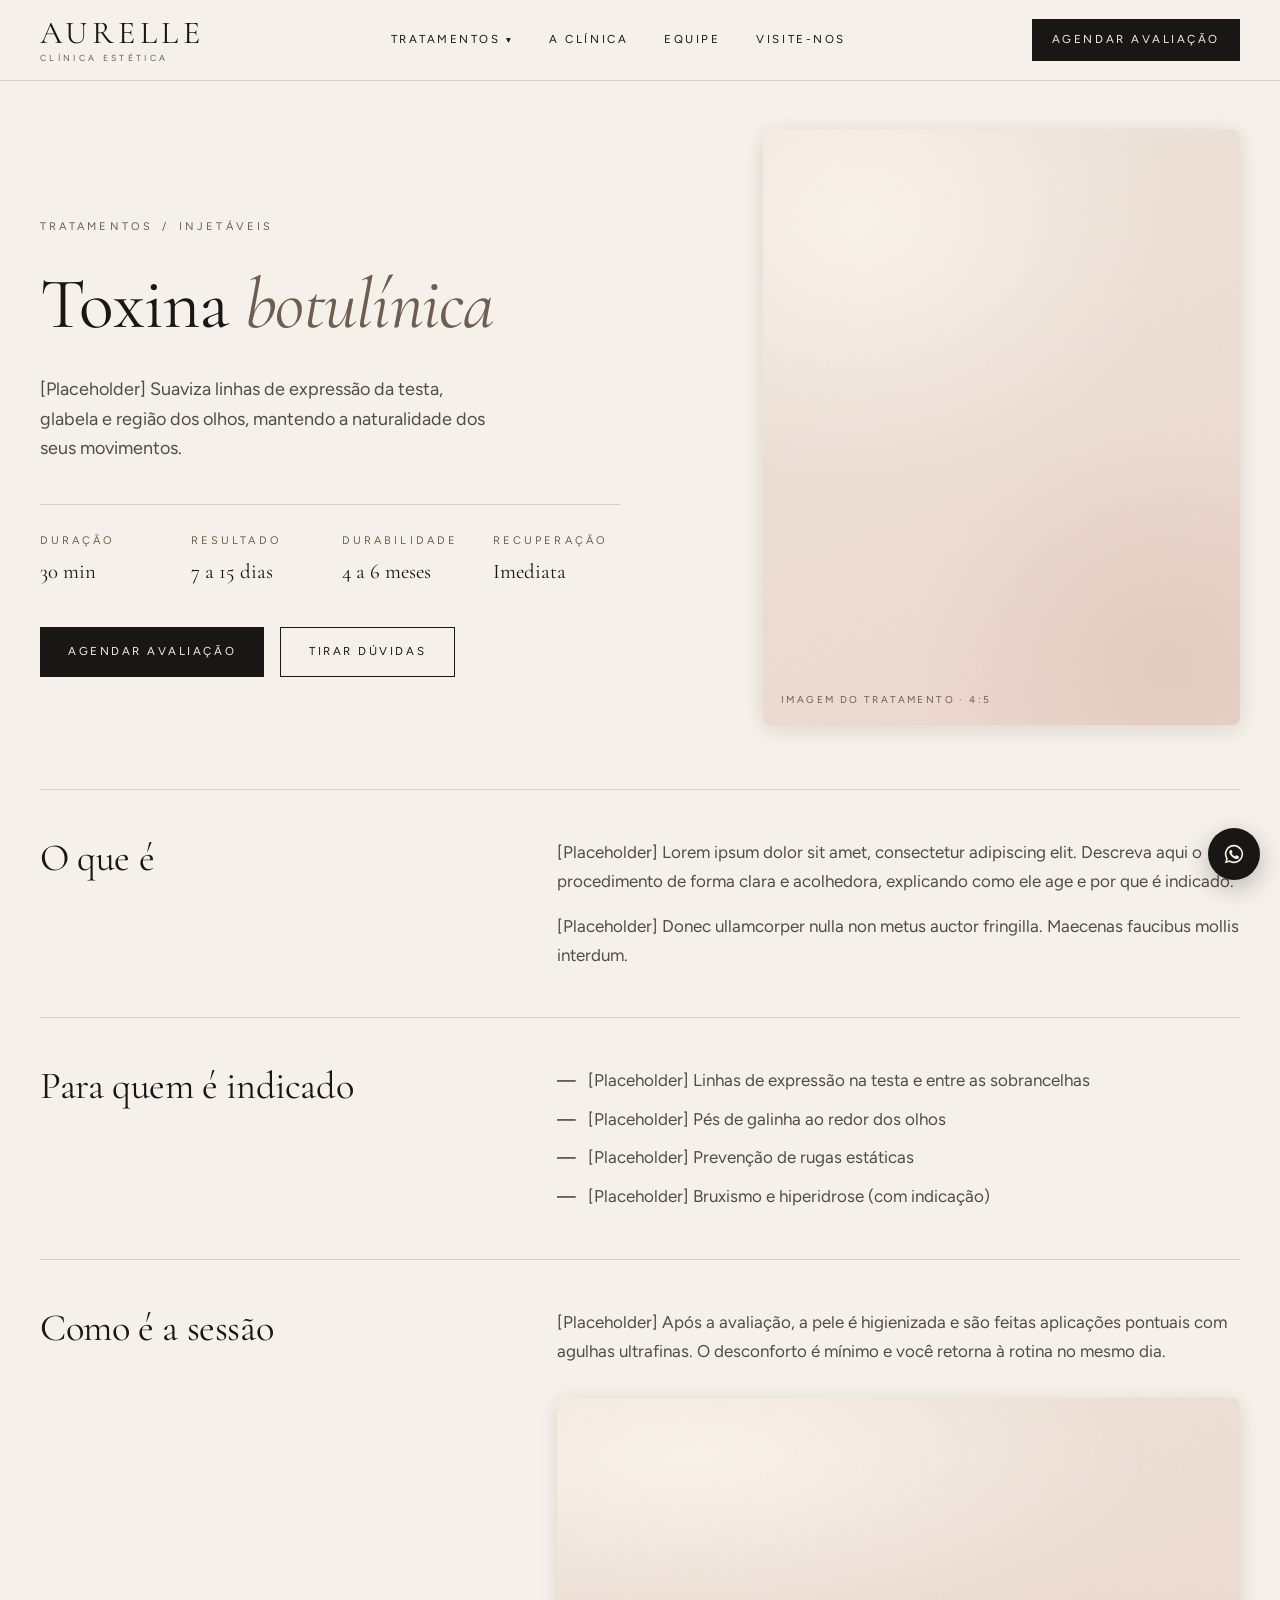
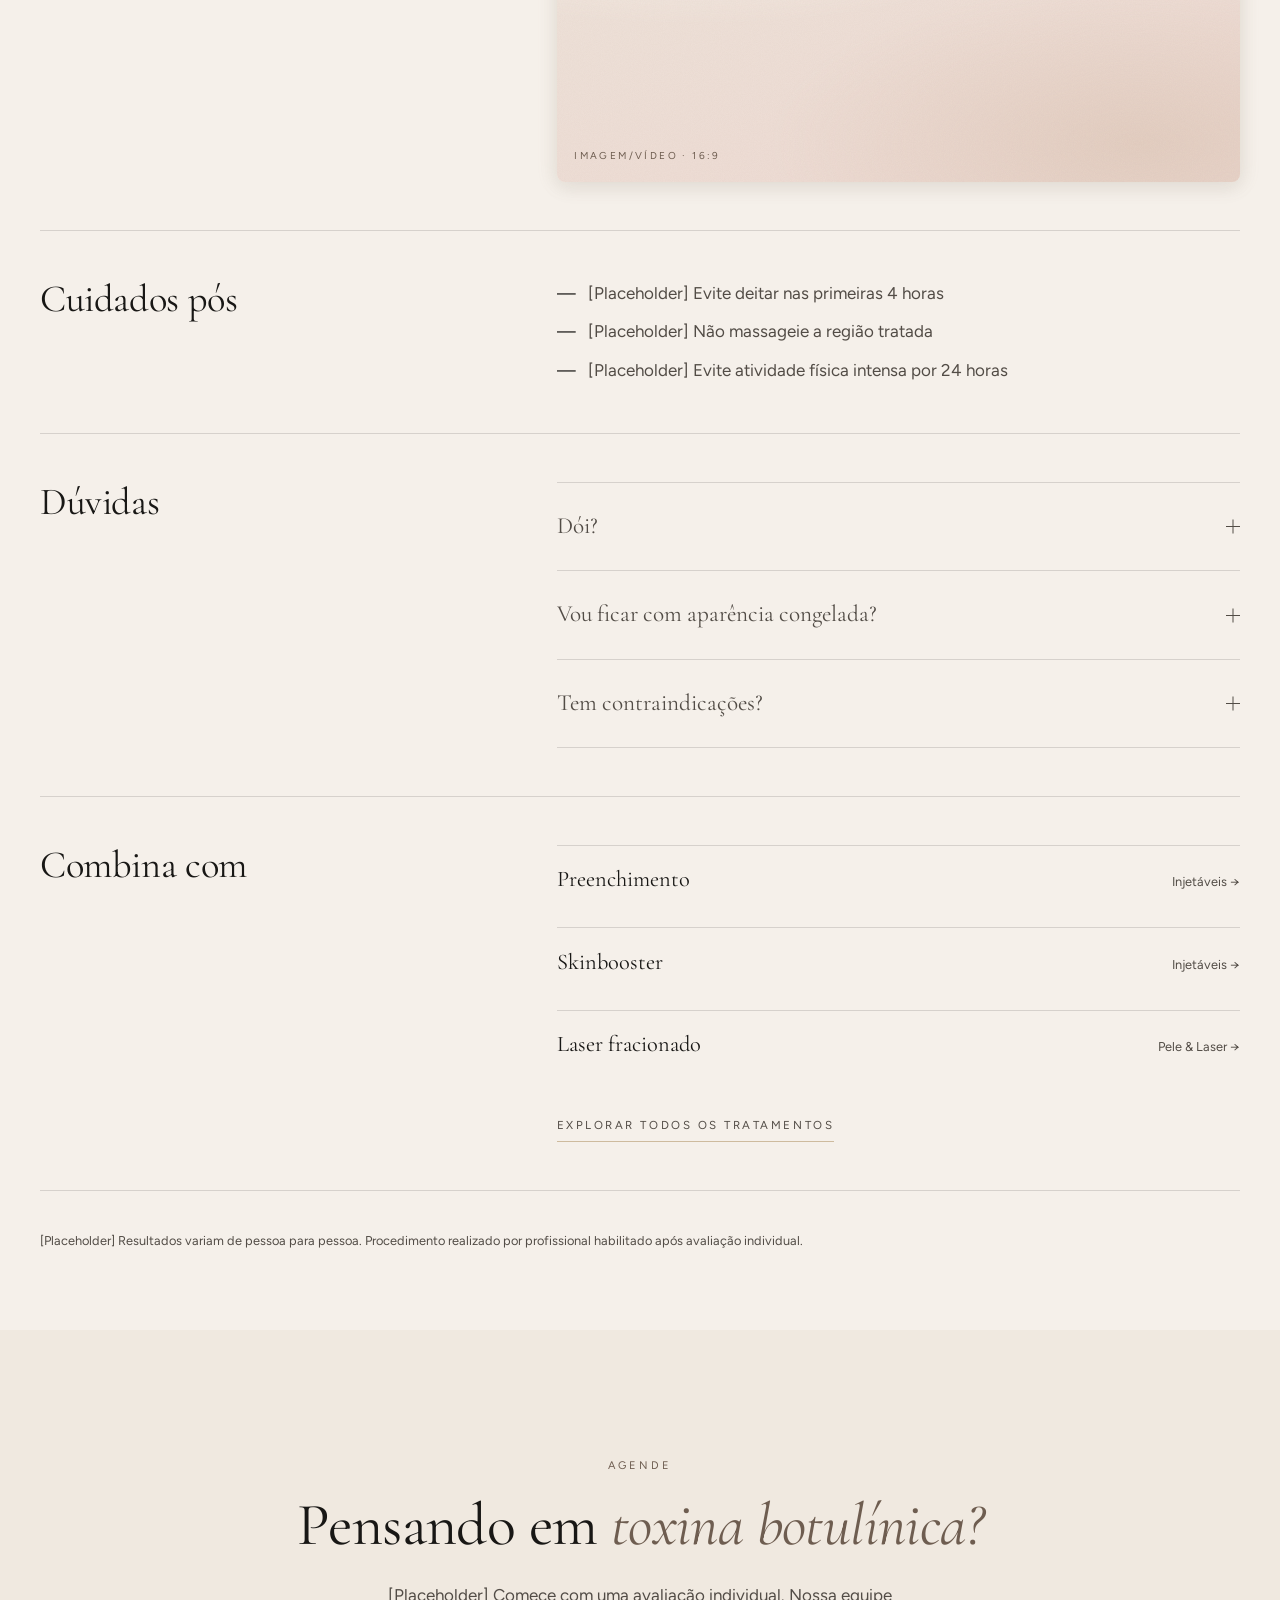
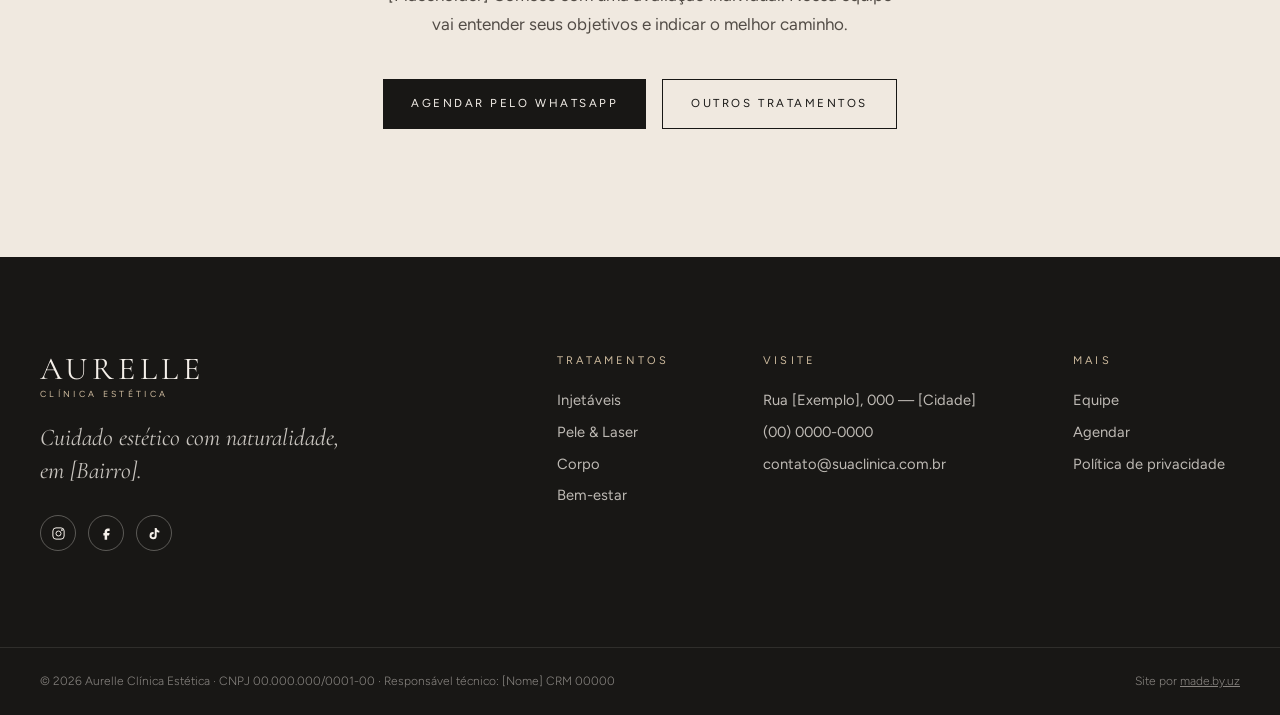
==== tratamento.html @ 2cdfea28 "Initial commit" ====
<!doctype html>
<html lang="pt-BR" class="no-js">
<head>
  <meta charset="utf-8">
  <meta name="viewport" content="width=device-width, initial-scale=1">
  <title>Toxina botulínica — Aurelle Clínica Estética</title>
  <meta name="description" content="[Placeholder] Clínica de estética avançada: injetáveis, tecnologias para a pele, laser e bem-estar. Agende sua avaliação.">
  <meta property="og:title" content="Aurelle — Clínica de Estética">
  <meta property="og:description" content="[Placeholder] Estética avançada com naturalidade e cuidado individual.">
  <meta property="og:type" content="website">
  <meta name="theme-color" content="#f3efe9">
  <link rel="preconnect" href="https://fonts.googleapis.com">
  <link rel="preconnect" href="https://fonts.gstatic.com" crossorigin>
  <link href="https://fonts.googleapis.com/css2?family=Cormorant+Garamond:ital,wght@0,400;0,500;1,400&family=Figtree:wght@300;400;500&display=swap" rel="stylesheet">
  <link rel="stylesheet" href="css/style.css">
  <script>document.documentElement.classList.remove('no-js')</script>
</head>
<body>
  <a class="skip-link" href="#conteudo">Pular para o conteúdo</a>

  <!-- ================= HEADER ================= -->
  <header class="site-header" id="topo">
    <div class="container header-inner">
      <a href="index.html" class="logo" aria-label="Aurelle — página inicial">
        <span class="logo-mark">Aurelle</span>
        <span class="logo-sub">Clínica Estética</span>
      </a>

      <nav class="nav" aria-label="Principal">
        <div class="dropdown">
          <a href="index.html#tratamentos" class="nav-link" aria-haspopup="true">Tratamentos <span class="nav-caret">▾</span></a>
          <div class="dropdown-panel">
            <div class="dropdown-inner">
              <div class="dropdown-col">
                <h4 class="eyebrow">Injetáveis</h4>
                <a href="tratamento.html">Toxina botulínica</a>
                <a href="tratamento.html">Preenchimento</a>
                <a href="tratamento.html">Bioestimuladores</a>
                <a href="tratamento.html">Skinbooster</a>
              </div>
              <div class="dropdown-col">
                <h4 class="eyebrow">Pele &amp; Laser</h4>
                <a href="tratamento.html">Microagulhamento</a>
                <a href="tratamento.html">Laser fracionado</a>
                <a href="tratamento.html">Depilação a laser</a>
                <a href="tratamento.html">Peeling químico</a>
              </div>
              <div class="dropdown-col">
                <h4 class="eyebrow">Corpo &amp; Bem-estar</h4>
                <a href="tratamento.html">Ultrassom micro e macrofocado</a>
                <a href="tratamento.html">Radiofrequência</a>
                <a href="tratamento.html">Soroterapia</a>
                <a href="tratamento.html">Programa de emagrecimento</a>
              </div>
            </div>
          </div>
        </div>
        <a href="index.html#clinica" class="nav-link">A Clínica</a>
        <a href="index.html#equipe" class="nav-link">Equipe</a>
        <a href="index.html#visite" class="nav-link">Visite-nos</a>
      </nav>

      <div class="header-actions">
        <a href="index.html#agendar" class="btn-ink btn-sm">Agendar avaliação</a>
        <button class="menu-toggle" aria-expanded="false" aria-controls="mobile-nav">
          <span class="menu-label">Menu</span>
          <span class="burger" aria-hidden="true"><span></span><span></span></span>
        </button>
      </div>
    </div>

    <nav class="mobile-nav" id="mobile-nav" aria-label="Mobile">
      <p class="eyebrow" style="margin-bottom:.75rem">Tratamentos</p>
      <ul>
        <li><a class="big" href="tratamento.html">Injetáveis</a></li>
        <li><a class="big" href="tratamento.html">Pele &amp; Laser</a></li>
        <li><a class="big" href="tratamento.html">Corpo</a></li>
        <li><a class="big" href="tratamento.html">Bem-estar</a></li>
      </ul>
      <ul class="rule">
        <li><a class="big" href="index.html#clinica">A Clínica</a></li>
        <li><a class="big" href="index.html#equipe">Equipe</a></li>
        <li><a class="big" href="index.html#visite">Visite-nos</a></li>
      </ul>
      <a href="index.html#agendar" class="btn-ink" style="width:100%">Agendar avaliação</a>
    </nav>
  </header>

  <main id="conteudo">

    <!-- ================= HERO DO TRATAMENTO ================= -->
    <section class="container grid-12" style="padding-top:3rem;padding-bottom:4rem">
      <div class="t-hero-copy">
        <nav class="eyebrow breadcrumb reveal" aria-label="Breadcrumb">
          <a href="index.html#tratamentos">Tratamentos</a><span>/</span><span>Injetáveis</span>
        </nav>
        <h1 class="reveal" data-delay="1">Toxina <em class="accent">botulínica</em></h1>
        <p class="lead reveal" data-delay="2">[Placeholder] Suaviza linhas de expressão da testa, glabela e região dos olhos, mantendo a naturalidade dos seus movimentos.</p>
        <dl class="facts rule reveal" data-delay="2">
          <div><dt class="eyebrow">Duração</dt><dd>30 min</dd></div>
          <div><dt class="eyebrow">Resultado</dt><dd>7 a 15 dias</dd></div>
          <div><dt class="eyebrow">Durabilidade</dt><dd>4 a 6 meses</dd></div>
          <div><dt class="eyebrow">Recuperação</dt><dd>Imediata</dd></div>
        </dl>
        <div class="hero-ctas reveal" data-delay="3" style="margin-top:2.5rem;display:flex;flex-wrap:wrap;gap:1rem">
          <a href="index.html#agendar" class="btn-ink">Agendar avaliação</a>
          <a href="#faq-t" class="btn-line">Tirar dúvidas</a>
        </div>
      </div>
      <div class="t-hero-media reveal" data-delay="2">
        <div class="media-soft ratio-45"><div class="ph" data-label="Imagem do tratamento · 4:5"></div></div>
      </div>
    </section>

    <!-- ================= BLOCOS ================= -->
    <section class="container" style="padding-bottom:5rem">
      <div class="grid-12 rule block-row reveal">
        <h2>O que é</h2>
        <div class="block-body">
          <p>[Placeholder] Lorem ipsum dolor sit amet, consectetur adipiscing elit. Descreva aqui o procedimento de forma clara e acolhedora, explicando como ele age e por que é indicado.</p>
          <p>[Placeholder] Donec ullamcorper nulla non metus auctor fringilla. Maecenas faucibus mollis interdum.</p>
        </div>
      </div>

      <div class="grid-12 rule block-row reveal">
        <h2>Para quem é indicado</h2>
        <div class="block-body">
          <ul class="dash-list">
            <li>[Placeholder] Linhas de expressão na testa e entre as sobrancelhas</li>
            <li>[Placeholder] Pés de galinha ao redor dos olhos</li>
            <li>[Placeholder] Prevenção de rugas estáticas</li>
            <li>[Placeholder] Bruxismo e hiperidrose (com indicação)</li>
          </ul>
        </div>
      </div>

      <div class="grid-12 rule block-row reveal">
        <h2>Como é a sessão</h2>
        <div class="block-body">
          <p>[Placeholder] Após a avaliação, a pele é higienizada e são feitas aplicações pontuais com agulhas ultrafinas. O desconforto é mínimo e você retorna à rotina no mesmo dia.</p>
          <div class="media-soft ratio-169" style="margin-top:1rem"><div class="ph" data-label="Imagem/vídeo · 16:9"></div></div>
        </div>
      </div>

      <div class="grid-12 rule block-row reveal">
        <h2>Cuidados pós</h2>
        <div class="block-body">
          <ul class="dash-list">
            <li>[Placeholder] Evite deitar nas primeiras 4 horas</li>
            <li>[Placeholder] Não massageie a região tratada</li>
            <li>[Placeholder] Evite atividade física intensa por 24 horas</li>
          </ul>
        </div>
      </div>

      <div class="grid-12 rule block-row reveal" id="faq-t">
        <h2>Dúvidas</h2>
        <div class="block-body" style="display:block">
          <div class="faq-item">
            <button class="faq-q" aria-expanded="false">Dói?<span class="faq-icon" aria-hidden="true"></span></button>
            <div class="faq-a"><div><p>[Placeholder] A sensação é de pequenas picadas rápidas. Podemos usar anestésico tópico se preferir.</p></div></div>
          </div>
          <div class="faq-item">
            <button class="faq-q" aria-expanded="false">Vou ficar com aparência congelada?<span class="faq-icon" aria-hidden="true"></span></button>
            <div class="faq-a"><div><p>[Placeholder] Não. A dose é personalizada para preservar a expressão natural do seu rosto.</p></div></div>
          </div>
          <div class="faq-item">
            <button class="faq-q" aria-expanded="false">Tem contraindicações?<span class="faq-icon" aria-hidden="true"></span></button>
            <div class="faq-a"><div><p>[Placeholder] Gestantes, lactantes e pessoas com algumas condições neuromusculares não devem realizar. Tudo é avaliado em consulta.</p></div></div>
          </div>
        </div>
      </div>

      <div class="grid-12 rule block-row reveal">
        <h2>Combina com</h2>
        <div class="block-body" style="display:block">
          <div class="related">
            <a href="tratamento.html">Preenchimento <small>Injetáveis →</small></a>
            <a href="tratamento.html">Skinbooster <small>Injetáveis →</small></a>
            <a href="tratamento.html">Laser fracionado <small>Pele &amp; Laser →</small></a>
          </div>
          <div style="margin-top:2rem"><a href="index.html#tratamentos" class="link-underline">Explorar todos os tratamentos</a></div>
        </div>
      </div>

      <p class="rule form-note" style="padding-top:2.5rem">[Placeholder] Resultados variam de pessoa para pessoa. Procedimento realizado por profissional habilitado após avaliação individual.</p>
    </section>

    <!-- ================= CTA ================= -->
    <section class="book" id="agendar">
      <div class="book-inner">
        <p class="eyebrow reveal">Agende</p>
        <h2 class="reveal" data-delay="1">Pensando em <em class="accent">toxina botulínica?</em></h2>
        <p class="body reveal" data-delay="2">[Placeholder] Comece com uma avaliação individual. Nossa equipe vai entender seus objetivos e indicar o melhor caminho.</p>
        <div class="book-ctas reveal" data-delay="3">
          <a href="https://wa.me/5500000000000" target="_blank" rel="noopener" class="btn-ink">Agendar pelo WhatsApp</a>
          <a href="index.html#tratamentos" class="btn-line">Outros tratamentos</a>
        </div>
      </div>
    </section>
  </main>

  <!-- ================= FOOTER ================= -->
  <footer class="site-footer">
    <div class="container grid-12 footer-grid">
      <div class="f-brand">
        <a href="index.html" class="logo" aria-label="Aurelle — página inicial">
          <span class="logo-mark">Aurelle</span>
          <span class="logo-sub">Clínica Estética</span>
        </a>
        <p class="f-tag">Cuidado estético com naturalidade, em [Bairro].</p>
        <div class="socials">
          <a href="#" aria-label="Instagram"><svg viewBox="0 0 24 24" fill="none" stroke="currentColor" stroke-width="1.6"><rect x="3" y="3" width="18" height="18" rx="5"/><circle cx="12" cy="12" r="4"/><circle cx="17.5" cy="6.5" r=".8" fill="currentColor"/></svg></a>
          <a href="#" aria-label="Facebook"><svg viewBox="0 0 24 24" fill="currentColor"><path d="M14 8h3V4h-3c-2.8 0-5 2.2-5 5v2H7v4h2v7h4v-7h3l1-4h-4V9c0-.6.4-1 1-1Z"/></svg></a>
          <a href="#" aria-label="TikTok"><svg viewBox="0 0 24 24" fill="currentColor"><path d="M16.6 5.8A4.3 4.3 0 0 1 15.5 3h-3.1v12.4a2.6 2.6 0 1 1-2.6-2.6c.3 0 .5 0 .8.1V9.7a5.7 5.7 0 1 0 4.9 5.7V9.1a7.4 7.4 0 0 0 4.3 1.4V7.4a4.3 4.3 0 0 1-3.2-1.6Z"/></svg></a>
        </div>
      </div>
      <div class="f-col-1">
        <p class="f-title">Tratamentos</p>
        <ul class="f-links">
          <li><a href="tratamento.html">Injetáveis</a></li>
          <li><a href="tratamento.html">Pele &amp; Laser</a></li>
          <li><a href="tratamento.html">Corpo</a></li>
          <li><a href="tratamento.html">Bem-estar</a></li>
        </ul>
      </div>
      <div class="f-col-2">
        <p class="f-title">Visite</p>
        <address class="f-links">
          <a href="#">Rua [Exemplo], 000 — [Cidade]</a>
          <a href="tel:+550000000000">(00) 0000-0000</a>
          <a href="mailto:contato@suaclinica.com.br">contato@suaclinica.com.br</a>
        </address>
      </div>
      <div class="f-col-3">
        <p class="f-title">Mais</p>
        <ul class="f-links">
          <li><a href="index.html#equipe">Equipe</a></li>
          <li><a href="index.html#agendar">Agendar</a></li>
          <li><a href="#">Política de privacidade</a></li>
        </ul>
      </div>
    </div>
    <div class="container footer-bottom">
      <span>© <span data-year>2026</span> Aurelle Clínica Estética · CNPJ 00.000.000/0001-00 · Responsável técnico: [Nome] CRM 00000</span>
      <span>Site por <a href="#" style="text-decoration:underline">made.by.uz</a></span>
    </div>
  </footer>

  <!-- WhatsApp flutuante -->
  <a class="float-cta" href="https://wa.me/5500000000000" target="_blank" rel="noopener" aria-label="Fale conosco pelo WhatsApp">
    <svg viewBox="0 0 24 24" fill="currentColor"><path d="M12 2a10 10 0 0 0-8.6 15.1L2 22l5-1.3A10 10 0 1 0 12 2Zm0 18.2a8.2 8.2 0 0 1-4.2-1.1l-.3-.2-3 .8.8-2.9-.2-.3A8.2 8.2 0 1 1 12 20.2Zm4.5-6.1c-.2-.1-1.5-.7-1.7-.8-.2-.1-.4-.1-.6.1l-.8 1c-.1.2-.3.2-.5.1a6.7 6.7 0 0 1-3.3-2.9c-.3-.4.3-.4.7-1.4.1-.2 0-.3 0-.4l-.8-1.8c-.2-.5-.4-.4-.6-.4h-.5a1 1 0 0 0-.7.3 3 3 0 0 0-.9 2.2 5.2 5.2 0 0 0 1.1 2.7 11.8 11.8 0 0 0 4.5 4c1.7.7 2.3.8 3.2.6a2.7 2.7 0 0 0 1.8-1.2 2.2 2.2 0 0 0 .1-1.3c0-.1-.2-.2-.5-.3Z"/></svg>
  </a>

  <script src="js/main.js"></script>
</body>
</html>
---- css/style.css ----
/* ==========================================================================
   Aurelle — Clínica Estética (template genérico)
   made.by.uz — versão base inspirada em layout editorial de luxo
   ========================================================================== */

/* ---------- Tokens ---------- */
:root {
  --font-sans: "Figtree", system-ui, -apple-system, "Segoe UI", sans-serif;
  --font-serif: "Cormorant Garamond", "Times New Roman", serif;

  --ink: oklch(20.5% .004 75);
  --ink-soft: oklch(32% .01 60);
  --ivory: oklch(95.7% .01 75);
  --card: oklch(97.5% .008 75);
  --muted: oklch(92.5% .016 70);
  --secondary: oklch(93.6% .014 72);
  --blush: oklch(90% .025 40);
  --champagne: oklch(80% .045 78);
  --taupe: oklch(49% .03 60);
  --muted-fg: oklch(42% .012 65);

  --background: var(--ivory);
  --foreground: var(--ink);
  --border: oklch(20.5% .004 75 / .14);

  --radius: 2px;
  --photo-radius: 8px;
  --photo-glow: 0 0 20px oklch(80% .045 78 / .18), 0 6px 20px oklch(20.5% .004 75 / .08);

  --container: 1440px;
  --gutter: 1.5rem;
  --header-h: 4rem;
  --ease: cubic-bezier(.4, 0, .2, 1);
}

@media (min-width: 768px) {
  :root { --gutter: 2.5rem; --header-h: 5rem; }
}

/* ---------- Reset ---------- */
*, *::before, *::after { box-sizing: border-box; margin: 0; padding: 0; border: 0 solid var(--border); }
html { -webkit-text-size-adjust: 100%; scroll-behavior: smooth; line-height: 1.5; }
body {
  background: var(--background);
  color: var(--foreground);
  font-family: var(--font-sans);
  -webkit-font-smoothing: antialiased;
  overflow-x: hidden;
}
img, svg, video { display: block; max-width: 100%; height: auto; }
a { color: inherit; text-decoration: none; }
ul, ol { list-style: none; }
button, input, select, textarea { font: inherit; color: inherit; background: transparent; border-radius: 0; }
button { cursor: pointer; }
h1, h2, h3, h4 {
  font-family: var(--font-serif);
  font-weight: 400;
  letter-spacing: -.01em;
  line-height: 1.05;
}
em, .italic { font-style: italic; }
:focus-visible { outline: 1px solid var(--ink); outline-offset: 3px; }
::selection { background: var(--champagne); color: var(--ink); }

.sr-only {
  position: absolute; width: 1px; height: 1px; padding: 0; margin: -1px;
  overflow: hidden; clip-path: inset(50%); white-space: nowrap;
}
.skip-link {
  position: absolute; left: 1rem; top: -4rem; z-index: 200;
  background: var(--background); padding: .75rem 1rem; transition: top .2s;
}
.skip-link:focus { top: 1rem; }

/* ---------- Layout ---------- */
.container { max-width: var(--container); margin-inline: auto; padding-inline: var(--gutter); }
.grid-12 { display: grid; gap: 2.5rem; }
@media (min-width: 768px) {
  .grid-12 { grid-template-columns: repeat(12, minmax(0, 1fr)); }
}
.section { padding-block: 6rem; }
@media (min-width: 768px) { .section { padding-block: 8rem; } }
.rule { border-top: 1px solid var(--border); }

/* ---------- Typography ---------- */
.eyebrow {
  font-family: var(--font-sans);
  font-size: .6875rem;
  letter-spacing: .28em;
  text-transform: uppercase;
  color: var(--taupe);
}
.display { font-size: clamp(3rem, 7vw, 6.25rem); line-height: .98; }
.h2 { font-size: clamp(2.25rem, 4.5vw, 3.75rem); }
.h3 { font-size: clamp(1.5rem, 2.2vw, 2rem); }
.lead { font-size: 1.125rem; line-height: 1.65; color: var(--muted-fg); }
.body { font-size: 1.0625rem; line-height: 1.7; color: var(--muted-fg); }
.serif-quote { font-family: var(--font-serif); font-style: italic; }
.accent { color: var(--taupe); font-style: italic; }

/* ---------- Buttons ---------- */
.btn-ink, .btn-line {
  display: inline-flex; align-items: center; justify-content: center; gap: .75rem;
  padding: .95rem 1.75rem;
  font-size: .72rem; letter-spacing: .22em; text-transform: uppercase;
  transition: background .3s, color .3s, border-color .3s;
  white-space: nowrap;
}
.btn-ink { background: var(--ink); color: var(--ivory); }
.btn-ink:hover { background: var(--ink-soft); }
.btn-line { border: 1px solid currentColor; }
.btn-line:hover { background: var(--ink); color: var(--ivory); border-color: var(--ink); }
.btn-sm { padding: .75rem 1.25rem; }
.btn-ivory { background: var(--ivory); color: var(--ink); }
.btn-ivory:hover { background: var(--champagne); }
.btn-line.on-dark:hover { background: var(--ivory); color: var(--ink); border-color: var(--ivory); }

.link-underline {
  display: inline-block;
  font-size: .72rem; letter-spacing: .22em; text-transform: uppercase;
  border-bottom: 1px solid var(--champagne);
  padding-bottom: .3rem;
  transition: border-color .3s;
}
.link-underline:hover { border-color: var(--ink); }

/* ---------- Placeholder media ---------- */
.media-soft { border-radius: var(--photo-radius); box-shadow: var(--photo-glow); overflow: hidden; }
.ph {
  position: relative;
  display: flex; align-items: flex-end;
  width: 100%; height: 100%;
  background:
    radial-gradient(120% 80% at 20% 15%, oklch(97% .012 75) 0%, transparent 55%),
    radial-gradient(90% 70% at 85% 90%, oklch(86% .03 55 / .9) 0%, transparent 60%),
    linear-gradient(160deg, var(--muted) 0%, var(--blush) 100%);
  color: var(--taupe);
}
.ph::before { /* fine grain */
  content: ""; position: absolute; inset: 0; opacity: .35; mix-blend-mode: multiply;
  background-image: url("data:image/svg+xml,%3Csvg xmlns='http://www.w3.org/2000/svg' width='160' height='160'%3E%3Cfilter id='n'%3E%3CfeTurbulence type='fractalNoise' baseFrequency='.9' numOctaves='2' stitchTiles='stitch'/%3E%3CfeColorMatrix values='0 0 0 0 .5 0 0 0 0 .45 0 0 0 0 .4 0 0 0 .18 0'/%3E%3C/filter%3E%3Crect width='100%25' height='100%25' filter='url(%23n)'/%3E%3C/svg%3E");
}
.ph::after { /* label */
  content: attr(data-label);
  position: relative;
  margin: 1.1rem;
  font-size: .625rem; letter-spacing: .24em; text-transform: uppercase;
}
.ph.dark {
  background:
    radial-gradient(100% 70% at 25% 20%, oklch(40% .02 60) 0%, transparent 60%),
    linear-gradient(160deg, oklch(28% .01 60), var(--ink));
  color: oklch(80% .02 70 / .6);
}
.ph img { position: absolute; inset: 0; width: 100%; height: 100%; object-fit: cover; }
.ratio-45 { aspect-ratio: 4 / 5; }
.ratio-34 { aspect-ratio: 3 / 4; }
.ratio-43 { aspect-ratio: 4 / 3; }
.ratio-169 { aspect-ratio: 16 / 9; }
.ratio-1 { aspect-ratio: 1; }

/* ---------- Header ---------- */
.site-header {
  position: sticky; top: 0; z-index: 50;
  background: color-mix(in oklab, var(--background) 95%, transparent);
  backdrop-filter: blur(8px);
  -webkit-backdrop-filter: blur(8px);
  border-bottom: 1px solid var(--border);
}
.header-inner {
  display: flex; align-items: center; justify-content: space-between;
  height: var(--header-h);
}
.logo { display: flex; flex-direction: column; line-height: 1; }
.logo-mark { font-family: var(--font-serif); font-size: 1.75rem; letter-spacing: .14em; text-transform: uppercase; }
.logo-sub { font-size: .55rem; letter-spacing: .38em; text-transform: uppercase; color: var(--taupe); margin-top: .3rem; }
@media (min-width: 768px) { .logo-mark { font-size: 2rem; } }

.nav { display: none; align-items: center; gap: 2.25rem; }
@media (min-width: 1024px) { .nav { display: flex; } }
.nav-link {
  position: relative;
  font-size: .72rem; letter-spacing: .22em; text-transform: uppercase;
  padding-block: .5rem;
  display: inline-flex; align-items: center; gap: .35rem;
}
.nav-link::after {
  content: ""; position: absolute; left: 0; right: 0; bottom: .15rem; height: 1px;
  background: var(--champagne); transform: scaleX(0); transform-origin: left;
  transition: transform .35s var(--ease);
}
.nav-link:hover::after, .nav-link[aria-current="page"]::after { transform: scaleX(1); }
.nav-caret { font-size: .6rem; transition: transform .3s; }

.dropdown { position: relative; }
.dropdown-panel {
  position: absolute; left: 50%; top: 100%;
  padding-top: 1.25rem;
  transform: translate(-50%, 6px);
  opacity: 0; visibility: hidden;
  transition: opacity .25s, transform .25s, visibility .25s;
}
.dropdown:hover .dropdown-panel,
.dropdown:focus-within .dropdown-panel,
.dropdown.open .dropdown-panel { opacity: 1; visibility: visible; transform: translate(-50%, 0); }
.dropdown:hover .nav-caret, .dropdown.open .nav-caret { transform: rotate(180deg); }
.dropdown-inner {
  display: grid; grid-template-columns: repeat(3, minmax(11rem, 1fr)); gap: 0 1rem;
  min-width: 40rem;
  background: var(--card);
  border: 1px solid var(--border);
  padding: 1.75rem 1.5rem;
}
.dropdown-col h4 { font-family: var(--font-sans); margin-bottom: .75rem; }
.dropdown-col a {
  display: block; padding: .4rem .5rem; margin-inline: -.5rem;
  font-family: var(--font-serif); font-size: 1.15rem;
  transition: background .2s, color .2s;
}
.dropdown-col a:hover { background: var(--secondary); }

.header-actions { display: flex; align-items: center; gap: 1rem; }
.header-actions .btn-ink { display: none; }
@media (min-width: 640px) { .header-actions .btn-ink { display: inline-flex; } }
.menu-toggle {
  font-size: .72rem; letter-spacing: .22em; text-transform: uppercase;
  display: inline-flex; align-items: center; gap: .6rem;
}
@media (min-width: 1024px) { .menu-toggle { display: none; } }
.burger { width: 18px; height: 9px; position: relative; }
.burger span { position: absolute; left: 0; right: 0; height: 1px; background: currentColor; transition: transform .3s, top .3s; }
.burger span:nth-child(1) { top: 0; }
.burger span:nth-child(2) { top: 8px; }
.menu-open .burger span:nth-child(1) { top: 4px; transform: rotate(45deg); }
.menu-open .burger span:nth-child(2) { top: 4px; transform: rotate(-45deg); }

.mobile-nav {
  display: none;
  border-top: 1px solid var(--border);
  background: var(--background);
  padding: 1.5rem var(--gutter) 2.5rem;
  max-height: calc(100svh - var(--header-h));
  overflow-y: auto;
}
.menu-open .mobile-nav { display: block; }
@media (min-width: 1024px) { .menu-open .mobile-nav { display: none; } }
.mobile-nav ul { display: grid; gap: .4rem; margin-bottom: 2rem; }
.mobile-nav a.big { font-family: var(--font-serif); font-size: 1.6rem; }
.mobile-nav .rule { padding-top: 1.5rem; }

/* ---------- Hero ---------- */
.hero { padding-top: 3rem; padding-bottom: 4rem; }
@media (min-width: 768px) { .hero { padding-top: 5rem; padding-bottom: 6rem; } }
.hero-copy { display: flex; flex-direction: column; justify-content: flex-end; }
@media (min-width: 768px) {
  .hero-copy { grid-column: span 6; padding-bottom: 3rem; }
  .hero-media { grid-column: 8 / span 5; }
}
.hero h1 { margin-top: 2rem; }
.hero .lead { margin-top: 2rem; max-width: 28rem; }
.hero-ctas { margin-top: 2.5rem; display: flex; flex-wrap: wrap; gap: 1rem; }
.hero-media { position: relative; }
.hero-badge {
  position: absolute; left: -1.5rem; bottom: 4.5rem;
  background: var(--card); border: 1px solid var(--border);
  padding: 1.1rem 1.4rem; max-width: 15rem;
  display: none;
}
@media (min-width: 768px) { .hero-badge { display: block; left: -3rem; } }
.hero-badge strong { font-family: var(--font-serif); font-weight: 400; font-size: 2.2rem; display: block; line-height: 1; }
.hero-badge span { font-size: .8rem; color: var(--muted-fg); }

/* ---------- Marquee ---------- */
.marquee {
  border-block: 1px solid var(--border);
  overflow: hidden;
  padding-block: 1.25rem;
  background: var(--card);
}
.marquee-track {
  display: flex; gap: 3rem; width: max-content;
  animation: marquee 40s linear infinite;
}
.marquee-track span {
  font-family: var(--font-serif); font-style: italic; font-size: 1.5rem; white-space: nowrap;
  display: inline-flex; align-items: center; gap: 3rem;
}
.marquee-track span::after { content: "✦"; font-style: normal; font-size: .7rem; color: var(--champagne); }
@keyframes marquee { to { transform: translateX(-50%); } }

/* ---------- Intro / philosophy ---------- */
@media (min-width: 768px) {
  .intro-label { grid-column: span 4; }
  .intro-body { grid-column: 6 / span 7; }
}
.intro-body .h2 { font-size: clamp(2rem, 3.6vw, 3.25rem); line-height: 1.12; }
.intro-body .body { margin-top: 2rem; max-width: 36rem; }
.stats { display: grid; grid-template-columns: repeat(2, 1fr); gap: 2rem; margin-top: 3.5rem; padding-top: 2.5rem; }
@media (min-width: 768px) { .stats { grid-template-columns: repeat(4, 1fr); } }
.stat strong { display: block; font-family: var(--font-serif); font-weight: 400; font-size: 3rem; line-height: 1; }
.stat span { display: block; margin-top: .5rem; font-size: .8rem; color: var(--muted-fg); }

/* ---------- Treatments ---------- */
.section-head { display: flex; flex-wrap: wrap; align-items: flex-end; justify-content: space-between; gap: 1.5rem; margin-bottom: 3rem; }
.section-head .h2 { margin-top: 1.25rem; }
.tabs { display: flex; flex-wrap: wrap; gap: .5rem; margin-bottom: 2.5rem; }
.tab {
  font-size: .68rem; letter-spacing: .2em; text-transform: uppercase;
  padding: .6rem 1rem; border: 1px solid var(--border);
  transition: background .25s, color .25s, border-color .25s;
}
.tab:hover { border-color: var(--ink); }
.tab[aria-selected="true"] { background: var(--ink); color: var(--ivory); border-color: var(--ink); }

.treatments { display: grid; gap: 2.5rem 1.5rem; }
@media (min-width: 640px) { .treatments { grid-template-columns: repeat(2, 1fr); } }
@media (min-width: 1024px) { .treatments { grid-template-columns: repeat(3, 1fr); } }
.t-card { display: block; }
.t-card[hidden] { display: none; }
.t-card .media-soft { transition: box-shadow .4s; }
.t-card .ph { transition: transform .8s var(--ease); }
.t-card:hover .ph { transform: scale(1.03); }
.t-card:hover .media-soft { box-shadow: 0 0 28px oklch(80% .045 78 / .3), 0 10px 30px oklch(20.5% .004 75 / .1); }
.t-meta { display: flex; justify-content: space-between; align-items: baseline; margin-top: 1.25rem; gap: 1rem; }
.t-card h3 { font-size: 1.75rem; }
.t-card p { margin-top: .5rem; font-size: .95rem; line-height: 1.6; color: var(--muted-fg); }
.t-arrow { font-size: 1.1rem; transition: transform .3s; }
.t-card:hover .t-arrow { transform: translateX(4px); }

/* ---------- Feature split (dark) ---------- */
.dark { background: var(--ink); color: var(--ivory); }
.dark .eyebrow { color: var(--champagne); }
.dark .body, .dark .lead { color: color-mix(in oklab, var(--ivory) 70%, transparent); }
.dark .rule { border-color: color-mix(in oklab, var(--ivory) 12%, transparent); }
@media (min-width: 768px) {
  .feature-media { grid-column: span 6; }
  .feature-copy { grid-column: 8 / span 5; align-self: center; }
}
.feature-copy .h2 { margin-top: 1.5rem; }
.feature-copy .body { margin-top: 1.75rem; }
.feature-list { margin-top: 2.5rem; }
.feature-list li { display: grid; grid-template-columns: 3rem 1fr; padding-block: 1.25rem; border-top: 1px solid color-mix(in oklab, var(--ivory) 12%, transparent); }
.feature-list li:last-child { border-bottom: 1px solid color-mix(in oklab, var(--ivory) 12%, transparent); }
.feature-list .num { font-family: var(--font-serif); font-style: italic; color: var(--champagne); font-size: 1.15rem; }
.feature-list strong { font-family: var(--font-serif); font-weight: 400; font-size: 1.35rem; display: block; }
.feature-list span { font-size: .9rem; color: color-mix(in oklab, var(--ivory) 65%, transparent); }

/* ---------- Process ---------- */
.steps { display: grid; gap: 0; }
@media (min-width: 768px) { .steps { grid-template-columns: repeat(4, 1fr); } }
.step { padding: 2rem 0; border-top: 1px solid var(--border); }
@media (min-width: 768px) {
  .step { padding: 2.5rem 2rem 0 0; }
  .step + .step { padding-left: 2rem; border-left: 1px solid var(--border); }
}
.step .num { font-family: var(--font-serif); font-size: 3.5rem; line-height: 1; color: var(--champagne); }
.step h3 { font-size: 1.6rem; margin-top: 1.25rem; }
.step p { margin-top: .75rem; font-size: .95rem; line-height: 1.65; color: var(--muted-fg); }

/* ---------- Team ---------- */
.team { display: grid; gap: 2.5rem 1.5rem; }
@media (min-width: 640px) { .team { grid-template-columns: repeat(2, 1fr); } }
@media (min-width: 1024px) { .team { grid-template-columns: repeat(3, 1fr); } }
.member h3 { font-size: 1.6rem; margin-top: 1.25rem; }
.member .eyebrow { margin-top: .5rem; display: block; }
.member p { margin-top: .75rem; font-size: .95rem; line-height: 1.6; color: var(--muted-fg); }

/* ---------- Testimonials ---------- */
.quotes { position: relative; text-align: center; max-width: 56rem; margin-inline: auto; }
.quote { display: none; }
.quote.active { display: block; animation: fade .7s var(--ease); }
.quote blockquote { font-family: var(--font-serif); font-style: italic; font-size: clamp(1.6rem, 3.2vw, 2.6rem); line-height: 1.25; }
.quote figcaption { margin-top: 2rem; }
.quote-nav { display: flex; justify-content: center; align-items: center; gap: 1.5rem; margin-top: 2.5rem; }
.quote-nav button { width: 2.75rem; height: 2.75rem; border: 1px solid var(--border); border-radius: 999px; transition: background .25s, color .25s; }
.quote-nav button:hover { background: var(--ink); color: var(--ivory); }
.dots { display: flex; gap: .5rem; }
.dots span { width: 6px; height: 6px; border-radius: 999px; background: var(--border); transition: background .3s, width .3s; }
.dots span.on { background: var(--ink); width: 18px; }
@keyframes fade { from { opacity: 0; transform: translateY(8px); } to { opacity: 1; transform: none; } }

/* ---------- Gallery strip ---------- */
.gallery { display: grid; grid-auto-flow: column; grid-auto-columns: 72%; gap: 1rem; overflow-x: auto; scroll-snap-type: x mandatory; padding-bottom: 1rem; scrollbar-width: thin; }
.gallery > * { scroll-snap-align: start; }
@media (min-width: 768px) { .gallery { grid-auto-flow: row; grid-template-columns: 1.2fr .8fr 1fr .8fr; grid-auto-columns: auto; overflow: visible; align-items: end; } }

/* ---------- FAQ ---------- */
@media (min-width: 768px) {
  .faq-label { grid-column: span 4; }
  .faq-list { grid-column: 6 / span 7; }
}
.faq-label .h2 { margin-top: 1.25rem; }
.faq-label .body { margin-top: 1.5rem; }
.faq-item { border-top: 1px solid var(--border); }
.faq-item:last-child { border-bottom: 1px solid var(--border); }
.faq-q {
  width: 100%; text-align: left;
  display: flex; justify-content: space-between; align-items: center; gap: 1.5rem;
  padding: 1.5rem 0;
  font-family: var(--font-serif); font-size: 1.45rem;
}
.faq-icon { position: relative; width: 14px; height: 14px; flex-shrink: 0; }
.faq-icon::before, .faq-icon::after { content: ""; position: absolute; background: currentColor; left: 0; right: 0; top: 50%; height: 1px; transition: transform .3s; }
.faq-icon::after { transform: rotate(90deg); }
.faq-item.open .faq-icon::after { transform: rotate(0); }
.faq-a { display: grid; grid-template-rows: 0fr; transition: grid-template-rows .4s var(--ease); }
.faq-a > div { overflow: hidden; }
.faq-a p { padding-bottom: 1.75rem; max-width: 40rem; color: var(--muted-fg); line-height: 1.7; }
.faq-item.open .faq-a { grid-template-rows: 1fr; }

/* ---------- Booking CTA ---------- */
.book { background: var(--secondary); text-align: center; }
.book-inner { max-width: 48rem; margin-inline: auto; padding: 6rem var(--gutter); }
@media (min-width: 768px) { .book-inner { padding-block: 8rem; } }
.book h2 { margin-top: 1.25rem; font-size: clamp(2.25rem, 5vw, 3.75rem); }
.book .body { max-width: 32rem; margin: 1.5rem auto 0; }
.book-ctas { margin-top: 2.5rem; display: flex; flex-wrap: wrap; justify-content: center; gap: 1rem; }

/* ---------- Visit ---------- */
@media (min-width: 768px) {
  .visit-copy { grid-column: span 5; }
  .visit-map { grid-column: 7 / span 6; }
}
.visit-copy .h2 { margin-top: 1.25rem; }
.info-list { margin-top: 2.5rem; }
.info-row { display: grid; grid-template-columns: 7rem 1fr; gap: 1rem; padding-block: 1.25rem; border-top: 1px solid var(--border); }
.info-row:last-child { border-bottom: 1px solid var(--border); }
.info-row dd { line-height: 1.6; }
.info-row dd a { border-bottom: 1px solid var(--champagne); }
.hours { display: grid; grid-template-columns: 1fr auto; gap: .2rem 1.5rem; }

/* ---------- Contact form ---------- */
.form { display: grid; gap: 1.25rem; margin-top: 2.5rem; }
@media (min-width: 640px) { .form .two { display: grid; grid-template-columns: 1fr 1fr; gap: 1.25rem; } }
.field label { display: block; margin-bottom: .5rem; }
.field input, .field select, .field textarea {
  width: 100%; padding: .85rem 0; border-bottom: 1px solid var(--border);
  font-size: 1rem; transition: border-color .25s; appearance: none;
}
.field input:focus, .field select:focus, .field textarea:focus { outline: none; border-color: var(--ink); }
.field textarea { resize: vertical; min-height: 6rem; }
.form-note { font-size: .8rem; color: var(--muted-fg); }
.form-success { display: none; padding: 1.25rem; background: var(--card); border: 1px solid var(--border); font-family: var(--font-serif); font-size: 1.3rem; }
.form.sent .form-success { display: block; }

/* ---------- Footer ---------- */
.site-footer { background: var(--ink); color: var(--ivory); }
.footer-grid { padding-block: 5rem; }
@media (min-width: 768px) {
  .footer-grid { padding-block: 6rem; }
  .f-brand { grid-column: span 4; }
  .f-col-1 { grid-column: 6 / span 2; }
  .f-col-2 { grid-column: span 3; }
  .f-col-3 { grid-column: span 2; }
}
.site-footer .logo-sub { color: var(--champagne); }
.f-tag { margin-top: 1.5rem; max-width: 20rem; font-family: var(--font-serif); font-style: italic; font-size: 1.5rem; line-height: 1.35; color: color-mix(in oklab, var(--ivory) 80%, transparent); }
.f-title { font-size: .6875rem; letter-spacing: .28em; text-transform: uppercase; color: var(--champagne); margin-bottom: 1.25rem; }
.f-links { display: grid; gap: .6rem; font-size: .92rem; font-style: normal; }
.f-links a { color: color-mix(in oklab, var(--ivory) 75%, transparent); transition: color .25s; overflow-wrap: anywhere; }
.f-links a:hover { color: var(--ivory); }
.socials { display: flex; gap: .75rem; margin-top: 1.75rem; }
.socials a {
  width: 2.25rem; height: 2.25rem; border-radius: 999px;
  display: flex; align-items: center; justify-content: center;
  border: 1px solid color-mix(in oklab, var(--ivory) 30%, transparent);
  transition: background .25s, color .25s, border-color .25s;
}
.socials a:hover { background: var(--ivory); color: var(--ink); border-color: var(--ivory); }
.socials svg { width: 15px; height: 15px; }
.footer-bottom {
  border-top: 1px solid color-mix(in oklab, var(--ivory) 10%, transparent);
  padding-block: 1.5rem;
  display: flex; flex-wrap: wrap; justify-content: space-between; gap: 1rem;
  font-size: .75rem; font-weight: 300; line-height: 1.6;
  color: color-mix(in oklab, var(--ivory) 50%, transparent);
}

/* ---------- Modal ---------- */
.modal {
  position: fixed; inset: 0; z-index: 100;
  display: none; align-items: center; justify-content: center;
  background: color-mix(in oklab, var(--ink) 50%, transparent);
  padding: 1rem;
}
.modal.open { display: flex; animation: fadeIn .5s var(--ease); }
.modal-box {
  position: relative; width: 100%; max-width: 28rem; max-height: 90vh; overflow-y: auto;
  background: var(--background); border: 1px solid var(--border);
  padding: 2.5rem 1.5rem; text-align: center;
}
@media (min-width: 640px) { .modal-box { padding: 3rem 2.5rem; } }
.modal-close { position: absolute; right: 1rem; top: .6rem; font-size: 1.6rem; line-height: 1; transition: color .2s; }
.modal-close:hover { color: var(--taupe); }
.modal-box h2 { margin-top: 1.25rem; font-size: clamp(1.9rem, 4vw, 2.4rem); }
.modal-box p { margin-top: 1.25rem; color: var(--muted-fg); line-height: 1.65; }
.modal-ctas { margin-top: 2rem; display: flex; flex-direction: column; align-items: center; gap: 1.1rem; }
@keyframes fadeIn { from { opacity: 0; } to { opacity: 1; } }

/* ---------- WhatsApp float ---------- */
.float-cta {
  position: fixed; right: 1.25rem; bottom: 1.25rem; z-index: 40;
  width: 3.25rem; height: 3.25rem; border-radius: 999px;
  background: var(--ink); color: var(--ivory);
  display: flex; align-items: center; justify-content: center;
  box-shadow: 0 8px 24px oklch(20.5% .004 75 / .25);
  transition: transform .3s, background .3s;
}
.float-cta:hover { transform: translateY(-3px); background: var(--ink-soft); }
.float-cta svg { width: 22px; height: 22px; }

/* ---------- Treatment page ---------- */
.breadcrumb { display: flex; gap: .6rem; }
.breadcrumb a:hover { color: var(--foreground); }
.t-hero-copy { display: flex; flex-direction: column; justify-content: flex-end; }
@media (min-width: 768px) {
  .t-hero-copy { grid-column: span 6; padding-bottom: 3rem; }
  .t-hero-media { grid-column: 8 / span 5; }
}
.t-hero-copy h1 { margin-top: 2rem; font-size: clamp(3rem, 6.5vw, 4.5rem); }
.t-hero-copy .lead { margin-top: 2rem; max-width: 28rem; }
.facts { display: grid; grid-template-columns: repeat(2, 1fr); gap: 1.5rem; margin-top: 2.5rem; padding-top: 1.75rem; }
@media (min-width: 640px) { .facts { grid-template-columns: repeat(4, 1fr); } }
.facts dt { margin-bottom: .4rem; }
.facts dd { font-family: var(--font-serif); font-size: 1.3rem; }
.block-row { padding-block: 3rem; }
@media (min-width: 768px) {
  .block-row > h2 { grid-column: span 4; }
  .block-row > .block-body { grid-column: 6 / span 7; }
}
.block-row > h2 { font-size: clamp(1.9rem, 3vw, 2.4rem); }
.block-body { display: grid; gap: 1rem; font-size: 1.0625rem; line-height: 1.7; color: var(--muted-fg); }
.dash-list { display: grid; gap: .6rem; }
.dash-list li { display: flex; gap: .75rem; }
.dash-list li::before { content: "—"; color: var(--foreground); }
.related { display: grid; gap: .9rem; }
.related a { display: flex; justify-content: space-between; align-items: baseline; padding-block: .9rem; border-top: 1px solid var(--border); font-family: var(--font-serif); font-size: 1.4rem; color: var(--foreground); transition: padding .3s; }
.related a:hover { padding-left: .5rem; }
.related small { font-family: var(--font-sans); font-size: .8rem; color: var(--muted-fg); }

/* ---------- Reveal ---------- */
.reveal { opacity: 0; transform: translateY(14px); transition: opacity .7s var(--ease), transform .7s var(--ease); }
.reveal.is-visible { opacity: 1; transform: none; }
.reveal[data-delay="1"] { transition-delay: .1s; }
.reveal[data-delay="2"] { transition-delay: .2s; }
.reveal[data-delay="3"] { transition-delay: .3s; }

@media (prefers-reduced-motion: reduce) {
  *, *::before, *::after { animation: none !important; transition: none !important; scroll-behavior: auto !important; }
  .reveal { opacity: 1; transform: none; }
}
.no-js .reveal { opacity: 1; transform: none; }
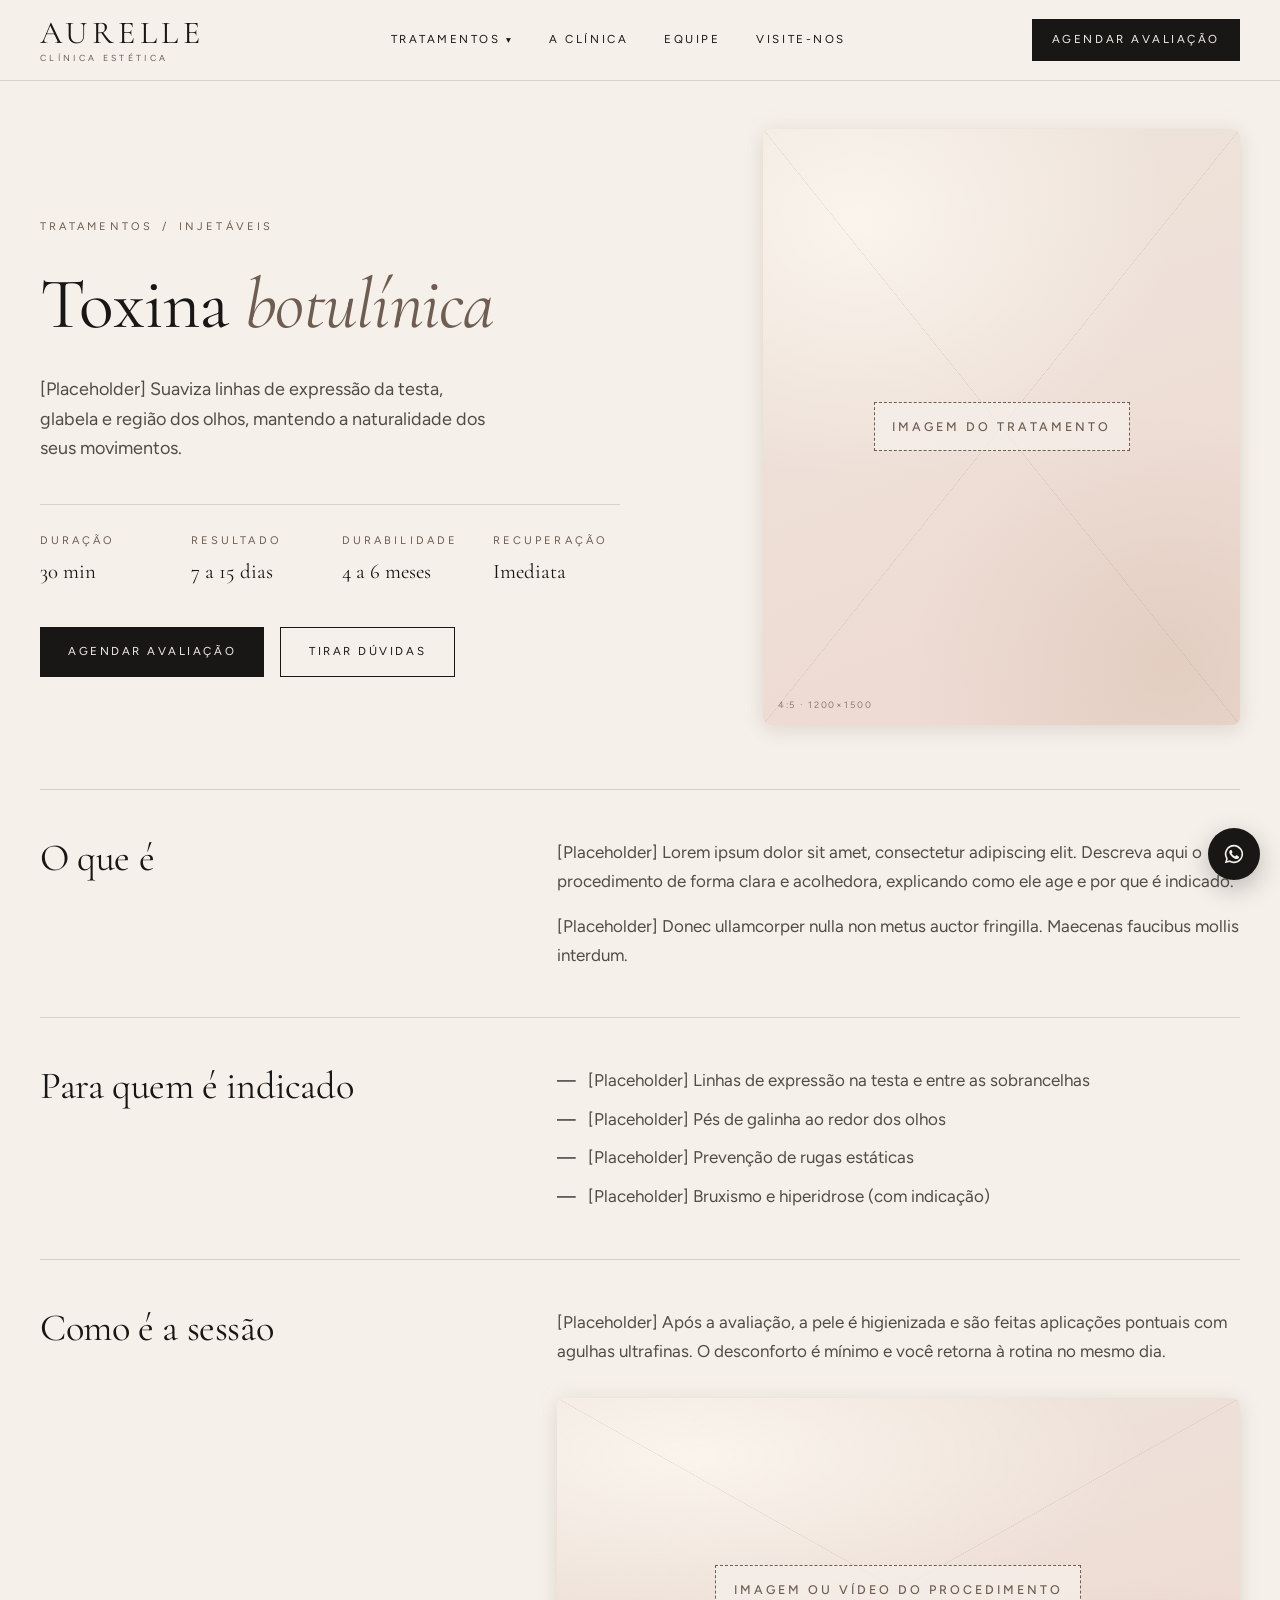
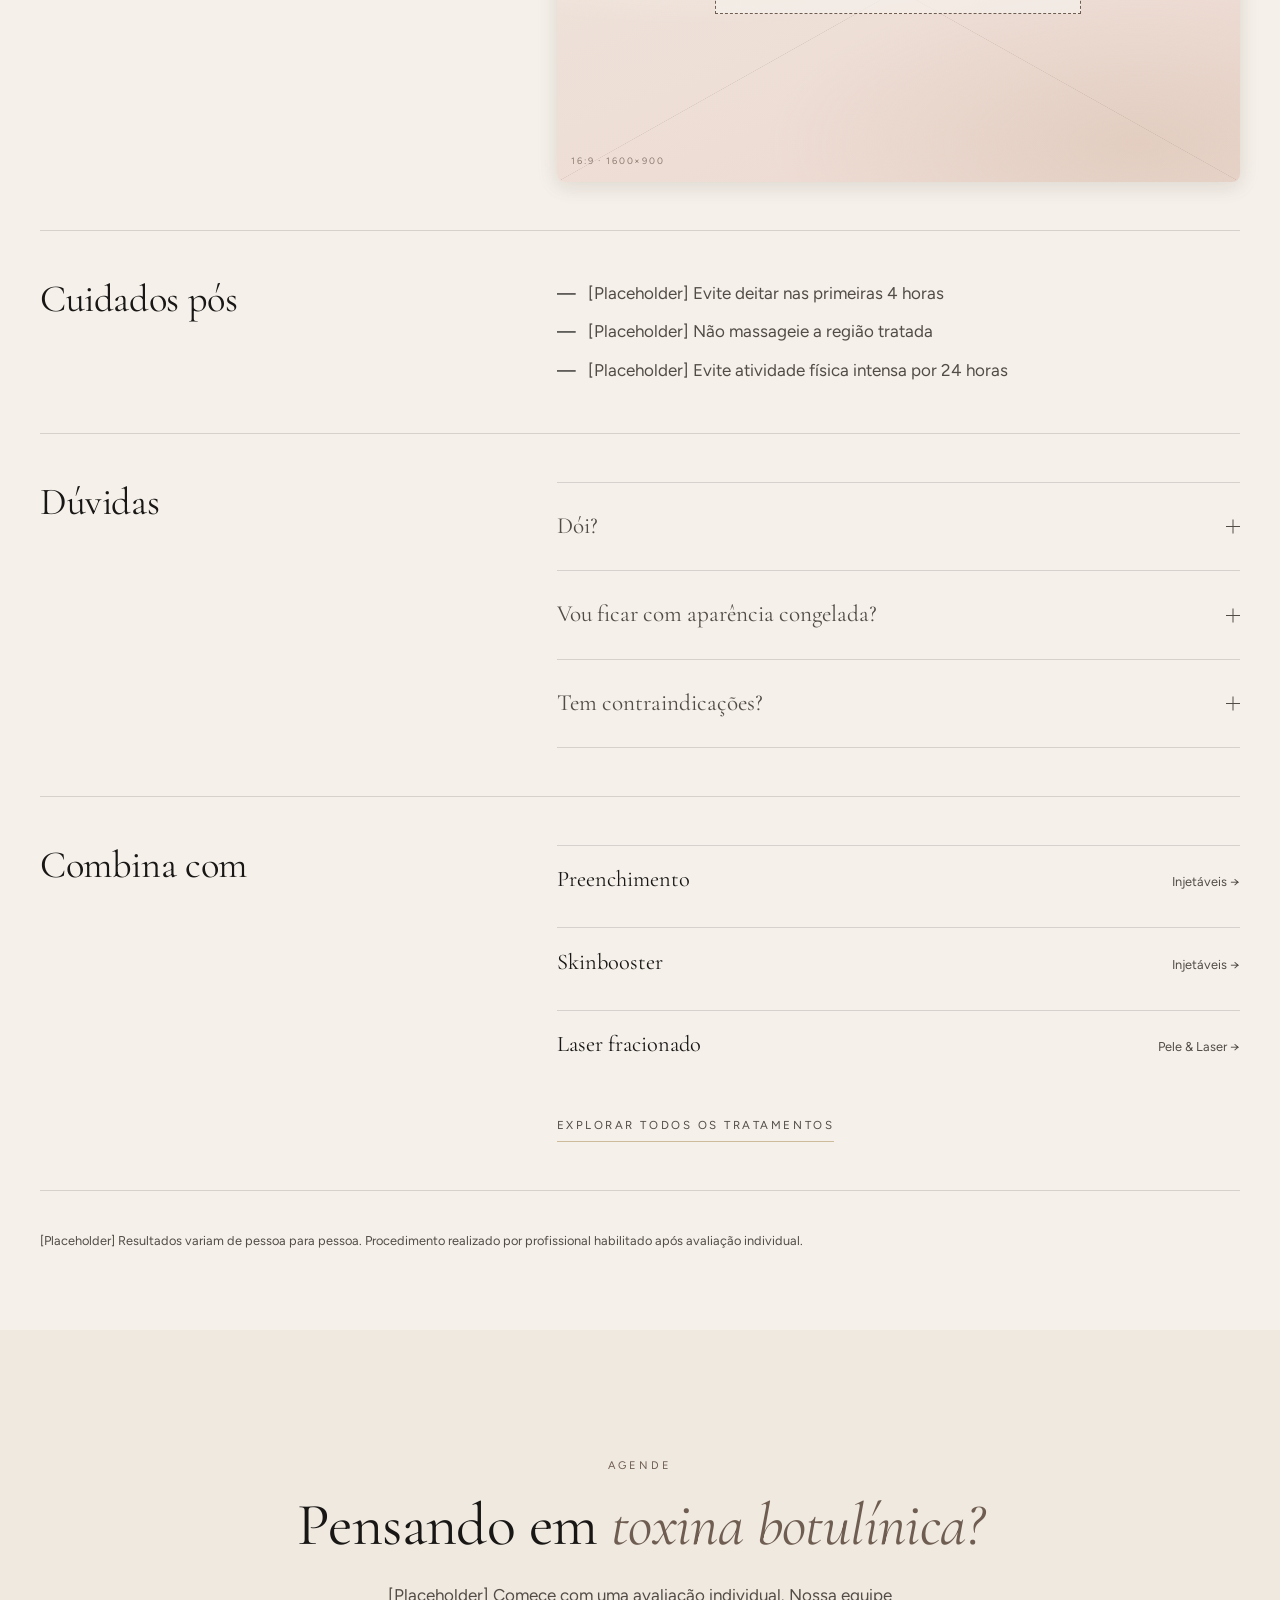
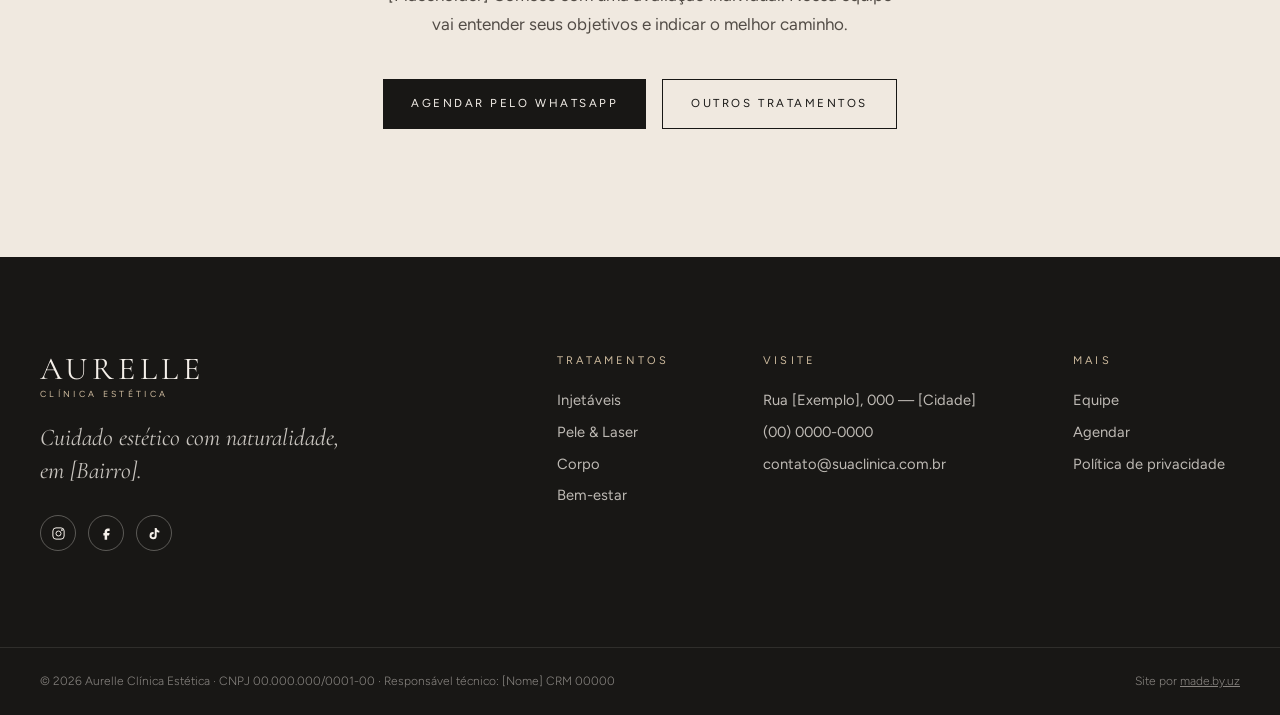
==== commit eb477a8e: "updates" ====
--- a/tratamento.html
+++ b/tratamento.html
@@ -108,7 +108,7 @@
         </div>
       </div>
       <div class="t-hero-media reveal" data-delay="2">
-        <div class="media-soft ratio-45"><div class="ph" data-label="Imagem do tratamento · 4:5"></div></div>
+        <div class="media-soft ratio-45"><div class="ph" data-label="Imagem do tratamento" data-size="4:5 · 1200×1500"></div></div>
       </div>
     </section>
 
@@ -138,7 +138,7 @@
         <h2>Como é a sessão</h2>
         <div class="block-body">
           <p>[Placeholder] Após a avaliação, a pele é higienizada e são feitas aplicações pontuais com agulhas ultrafinas. O desconforto é mínimo e você retorna à rotina no mesmo dia.</p>
-          <div class="media-soft ratio-169" style="margin-top:1rem"><div class="ph" data-label="Imagem/vídeo · 16:9"></div></div>
+          <div class="media-soft ratio-169" style="margin-top:1rem"><div class="ph" data-label="Imagem ou vídeo do procedimento" data-size="16:9 · 1600×900"></div></div>
         </div>
       </div>
 
--- a/css/style.css
+++ b/css/style.css
@@ -127,31 +127,52 @@
 /* ---------- Placeholder media ---------- */
 .media-soft { border-radius: var(--photo-radius); box-shadow: var(--photo-glow); overflow: hidden; }
 .ph {
+  --ph-line: oklch(49% .03 60 / .16);
   position: relative;
-  display: flex; align-items: flex-end;
+  display: flex; align-items: center; justify-content: center;
   width: 100%; height: 100%;
+  overflow: hidden;
+  color: var(--taupe);
   background:
+    /* "X" de wireframe */
+    linear-gradient(to top right, transparent calc(50% - .5px), var(--ph-line) 50%, transparent calc(50% + .5px)),
+    linear-gradient(to bottom right, transparent calc(50% - .5px), var(--ph-line) 50%, transparent calc(50% + .5px)),
     radial-gradient(120% 80% at 20% 15%, oklch(97% .012 75) 0%, transparent 55%),
     radial-gradient(90% 70% at 85% 90%, oklch(86% .03 55 / .9) 0%, transparent 60%),
     linear-gradient(160deg, var(--muted) 0%, var(--blush) 100%);
-  color: var(--taupe);
-}
-.ph::before { /* fine grain */
-  content: ""; position: absolute; inset: 0; opacity: .35; mix-blend-mode: multiply;
-  background-image: url("data:image/svg+xml,%3Csvg xmlns='http://www.w3.org/2000/svg' width='160' height='160'%3E%3Cfilter id='n'%3E%3CfeTurbulence type='fractalNoise' baseFrequency='.9' numOctaves='2' stitchTiles='stitch'/%3E%3CfeColorMatrix values='0 0 0 0 .5 0 0 0 0 .45 0 0 0 0 .4 0 0 0 .18 0'/%3E%3C/filter%3E%3Crect width='100%25' height='100%25' filter='url(%23n)'/%3E%3C/svg%3E");
-}
-.ph::after { /* label */
+}
+.ph::before { /* medida sugerida no canto */
+  content: attr(data-size);
+  position: absolute; left: .9rem; bottom: .8rem;
+  font-size: .58rem; letter-spacing: .2em; text-transform: uppercase;
+  opacity: .75;
+}
+.ph::after { /* marca d'água central */
   content: attr(data-label);
   position: relative;
-  margin: 1.1rem;
-  font-size: .625rem; letter-spacing: .24em; text-transform: uppercase;
+  max-width: 78%;
+  padding: .85rem 1.1rem;
+  border: 1px dashed currentColor;
+  background: color-mix(in oklab, var(--ivory) 72%, transparent);
+  font-size: clamp(.6rem, .55rem + .35vw, .78rem);
+  font-weight: 500;
+  line-height: 1.6;
+  letter-spacing: .24em;
+  text-transform: uppercase;
+  text-align: center;
 }
 .ph.dark {
+  --ph-line: oklch(85% .02 70 / .14);
   background:
+    linear-gradient(to top right, transparent calc(50% - .5px), var(--ph-line) 50%, transparent calc(50% + .5px)),
+    linear-gradient(to bottom right, transparent calc(50% - .5px), var(--ph-line) 50%, transparent calc(50% + .5px)),
     radial-gradient(100% 70% at 25% 20%, oklch(40% .02 60) 0%, transparent 60%),
     linear-gradient(160deg, oklch(28% .01 60), var(--ink));
-  color: oklch(80% .02 70 / .6);
-}
+  color: oklch(85% .03 75 / .8);
+}
+.ph.dark::after { background: oklch(20.5% .004 75 / .55); }
+/* quando houver <img> dentro, esconde a marca d'água */
+.ph:has(img)::before, .ph:has(img)::after { display: none; }
 .ph img { position: absolute; inset: 0; width: 100%; height: 100%; object-fit: cover; }
 .ratio-45 { aspect-ratio: 4 / 5; }
 .ratio-34 { aspect-ratio: 3 / 4; }
@@ -550,3 +571,72 @@
   .reveal { opacity: 1; transform: none; }
 }
 .no-js .reveal { opacity: 1; transform: none; }
+
+/* ==========================================================================
+   Ajustes mobile
+   ========================================================================== */
+.grid-12 > * { min-width: 0; }
+.info-row dd { overflow-wrap: anywhere; }
+.menu-toggle { padding: .75rem 0 .75rem .75rem; margin-right: -.25rem; }
+.menu-open ~ .float-cta, body.modal-open .float-cta { opacity: 0; pointer-events: none; }
+.float-cta { transition: transform .3s, background .3s, opacity .3s; }
+.modal-box:focus { outline: none; }
+
+@media (max-width: 639px) {
+  .section { padding-block: 4.5rem; }
+  .section-head { margin-bottom: 2rem; }
+
+  /* CTAs empilhados em largura total */
+  .hero-ctas, .book-ctas { flex-direction: column; align-items: stretch; }
+  .hero-ctas > a, .book-ctas > a { width: 100%; }
+
+  /* abas do filtro em uma linha só, com rolagem */
+  .tabs {
+    flex-wrap: nowrap; overflow-x: auto; scrollbar-width: none;
+    margin-inline: calc(var(--gutter) * -1); padding-inline: var(--gutter);
+    margin-bottom: 1.75rem;
+  }
+  .tabs::-webkit-scrollbar { display: none; }
+  .tab { flex-shrink: 0; }
+
+  /* tratamentos e equipe viram carrossel horizontal */
+  .treatments, .team, .gallery {
+    display: grid; grid-auto-flow: column; grid-auto-columns: 80%;
+    grid-template-columns: none;
+    gap: 1rem;
+    overflow-x: auto; scroll-snap-type: x mandatory;
+    margin-inline: calc(var(--gutter) * -1);
+    padding: .5rem var(--gutter) 1.25rem;
+    scroll-padding-inline: var(--gutter);
+    scrollbar-width: none;
+  }
+  .treatments::-webkit-scrollbar, .team::-webkit-scrollbar, .gallery::-webkit-scrollbar { display: none; }
+  .treatments > *, .team > *, .gallery > * { scroll-snap-align: start; }
+  .t-card h3, .member h3 { font-size: 1.5rem; }
+
+  .swipe-hint { display: flex; }
+
+  .hero-badge { display: none; }
+  .info-row { grid-template-columns: 5.5rem 1fr; }
+  .faq-q { font-size: 1.25rem; padding-block: 1.25rem; }
+  .step { padding-block: 1.75rem; }
+  .step .num { font-size: 2.75rem; }
+  .quote-nav { margin-top: 2rem; }
+
+  /* rodapé em 2 colunas */
+  .footer-grid { grid-template-columns: 1fr 1fr; gap: 2.5rem 1.5rem; padding-block: 4rem; }
+  .f-brand, .f-col-2 { grid-column: 1 / -1; }
+  .footer-bottom { flex-direction: column; gap: .5rem; }
+}
+
+/* dica "arraste" para carrosséis no mobile */
+.swipe-hint {
+  display: none; align-items: center; gap: .6rem;
+  margin-top: .25rem;
+  font-size: .62rem; letter-spacing: .24em; text-transform: uppercase; color: var(--taupe);
+}
+.swipe-hint::after { content: ""; width: 2.5rem; height: 1px; background: currentColor; }
+@media (max-width: 639px) {
+  .swipe-hint { display: flex; }
+  .f-col-2 { order: 1; }
+}
